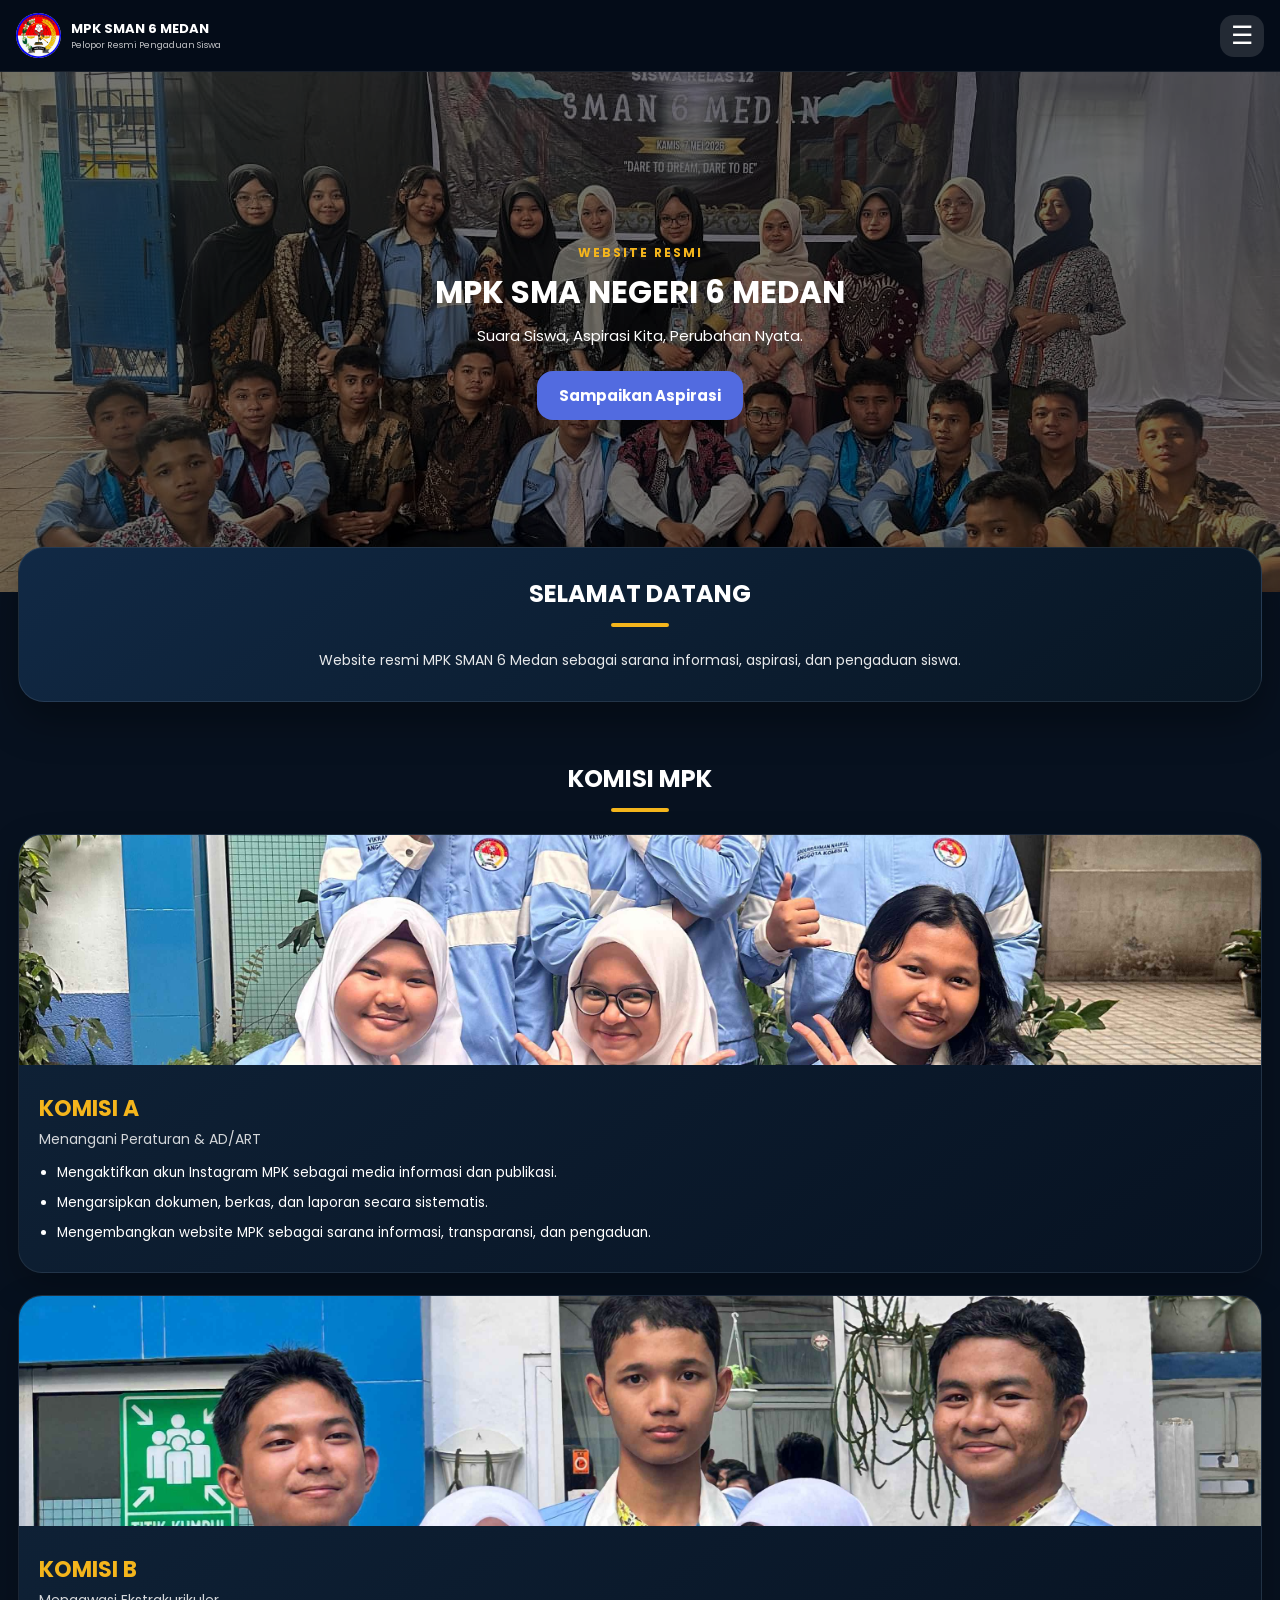
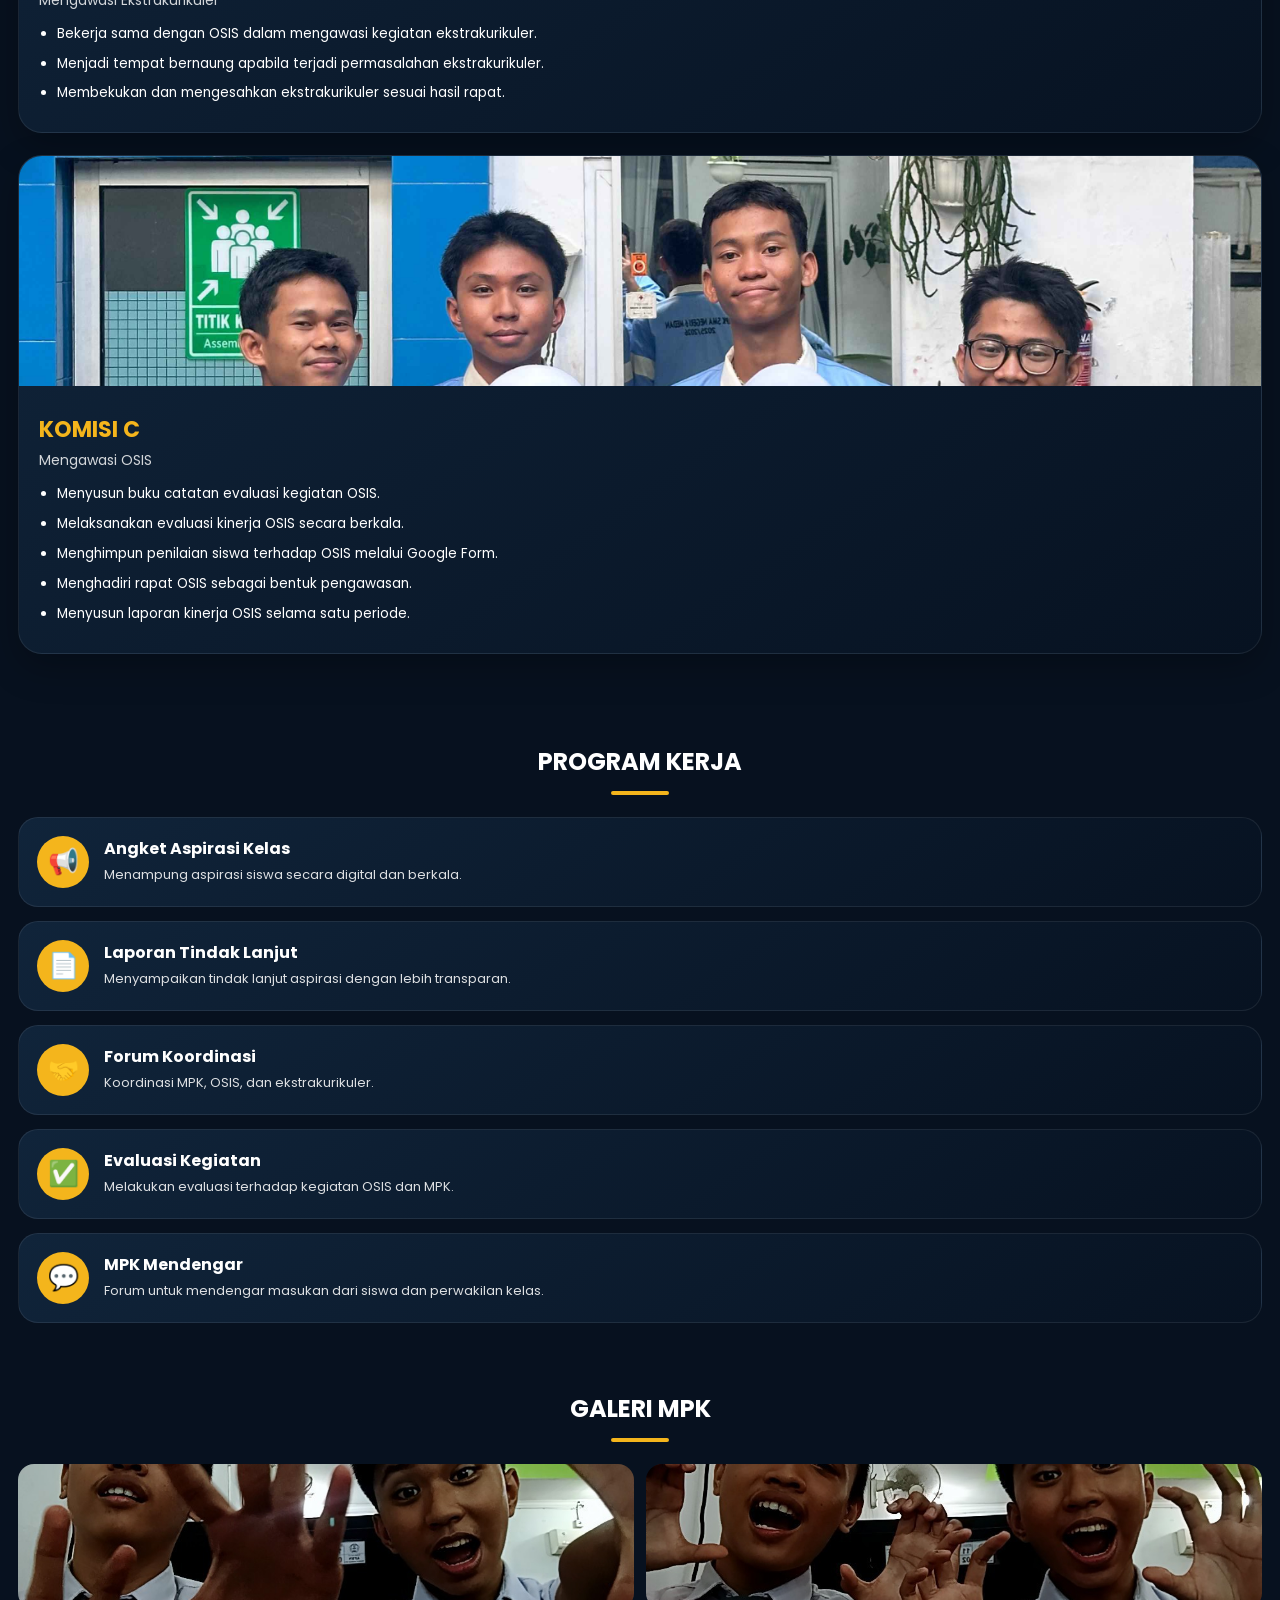
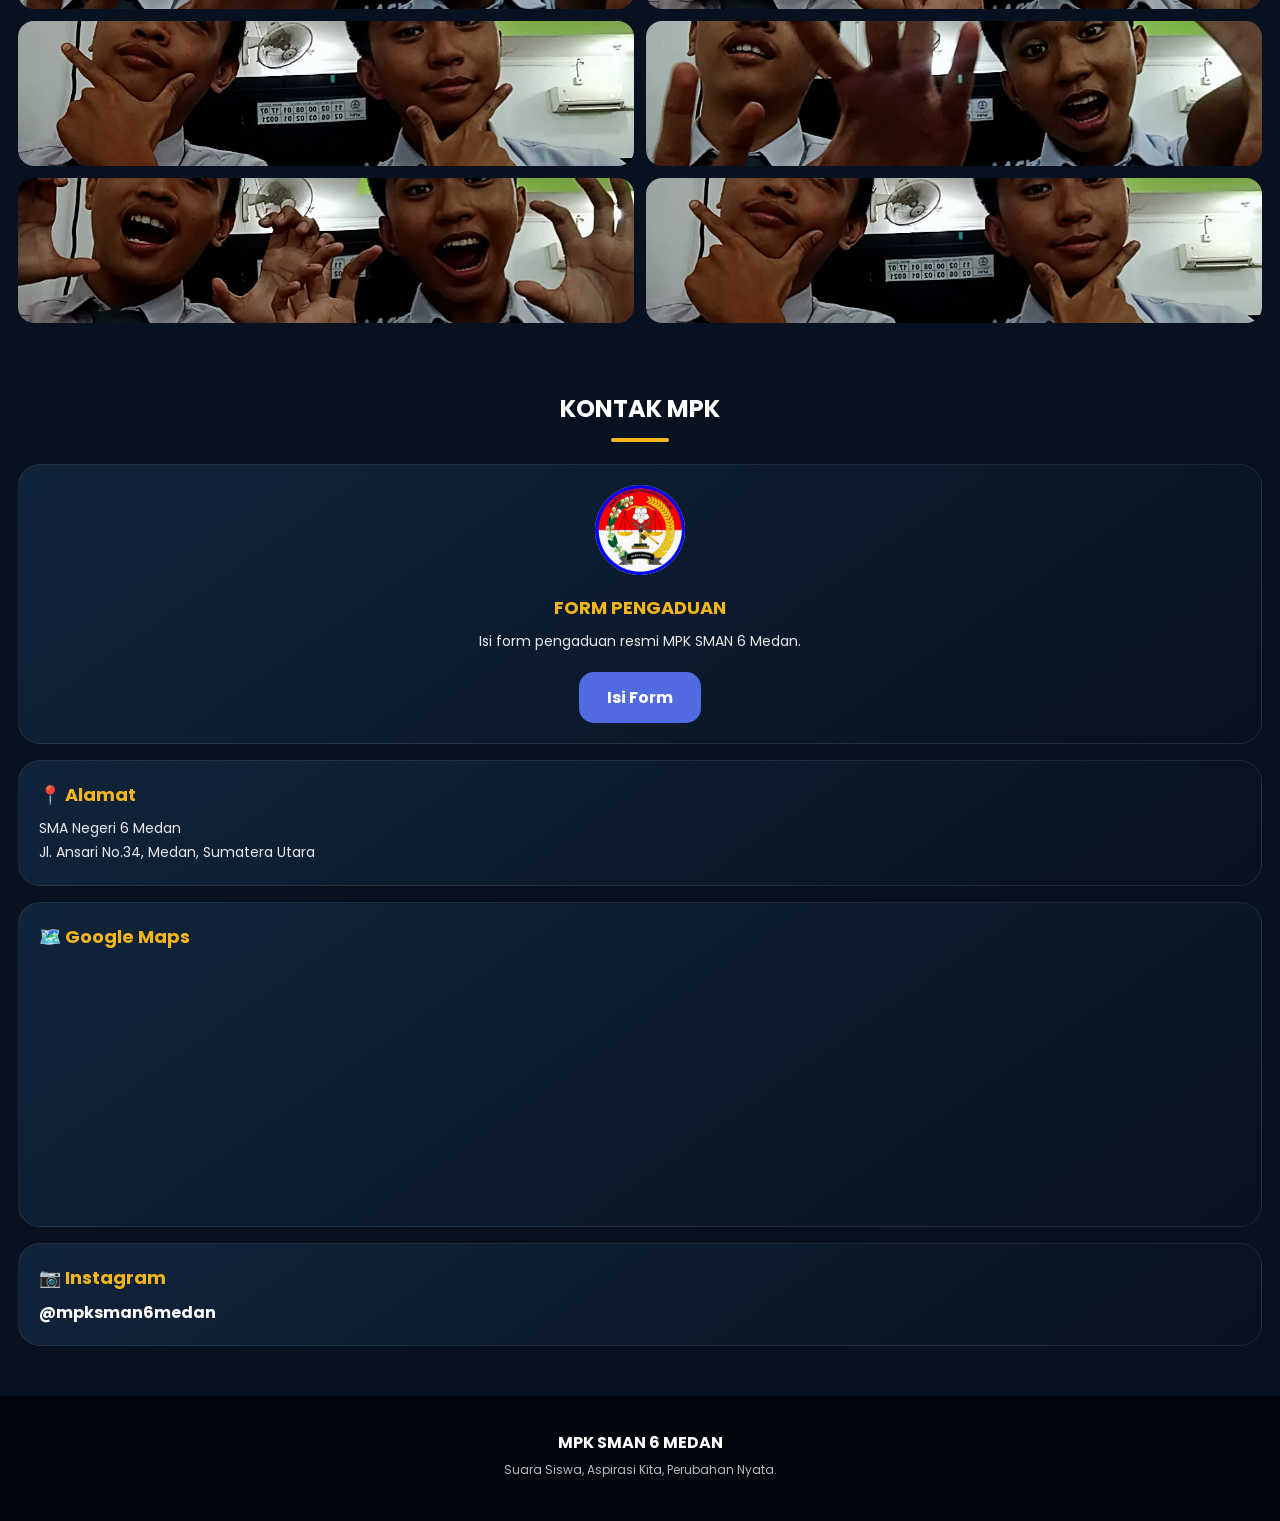
==== home-mobile.html @ 0f5578ad "Add files via upload" ====
<!DOCTYPE html>
<html lang="id">
<head>
  <meta charset="UTF-8">
  <meta name="viewport" content="width=device-width, initial-scale=1.0">
  <title>MPK SMAN 6 MEDAN - Mobile</title>
  <link rel="stylesheet" href="mobile.css">
  <link href="https://fonts.googleapis.com/css2?family=Poppins:wght@300;400;500;600;700&display=swap" rel="stylesheet">
</head>
<body>

<header class="m-navbar">
  <div class="m-brand">
    <img src="assets/logo.png" alt="Logo MPK">
    <div>
      <h1>MPK SMAN 6 MEDAN</h1>
      <p>Pelopor Resmi Pengaduan Siswa</p>
    </div>
  </div>
  <button class="m-menu-btn" onclick="openMenu()">☰</button>
</header>

<nav class="m-drawer" id="mobileMenu">
  <div class="m-drawer-top">
    <div class="m-brand">
      <img src="assets/logo.png" alt="Logo MPK">
      <div>
        <h1>MPK SMAN 6 MEDAN</h1>
        <p>Mobile Navigation</p>
      </div>
    </div>
    <button class="m-close-btn" onclick="closeMenu()">×</button>
  </div>

  <a onclick="goToSection('home')">🏠 Beranda</a>
  <a onclick="goToSection('komisi')">✦ Komisi</a>
  <a onclick="goToSection('program')">🛠️ Program Kerja</a>
  <a onclick="goToSection('galeri')">🖼️ Galeri</a>
  <a onclick="goToSection('kontak')">☎️ Kontak</a>
  <a href="home.html">🖥️ Versi Desktop</a>
</nav>

<section class="m-hero" id="home">
  <img src="assets/hero.jpg" alt="Hero MPK">
  <div class="m-hero-text">
    <span>WEBSITE RESMI</span>
    <h2>MPK SMA NEGERI 6 MEDAN</h2>
    <p>Suara Siswa, Aspirasi Kita, Perubahan Nyata.</p>
    <button onclick="goToSection('kontak')">Sampaikan Aspirasi</button>
  </div>
</section>

<section class="m-welcome">
  <h2>SELAMAT DATANG</h2>
  <p>
    Website resmi MPK SMAN 6 Medan sebagai sarana informasi, aspirasi,
    dan pengaduan siswa.
  </p>
</section>

<section class="m-section" id="komisi">
  <h2 class="m-title">KOMISI MPK</h2>

  <article class="m-card">
    <img src="assets/komisia.jpg" alt="Komisi A">
    <div class="m-card-body">
      <h3>KOMISI A</h3>
      <p class="m-sub">Menangani Peraturan & AD/ART</p>
      <ul>
        <li>Mengaktifkan akun Instagram MPK sebagai media informasi dan publikasi.</li>
        <li>Mengarsipkan dokumen, berkas, dan laporan secara sistematis.</li>
        <li>Mengembangkan website MPK sebagai sarana informasi, transparansi, dan pengaduan.</li>
      </ul>
    </div>
  </article>

  <article class="m-card">
    <img src="assets/komisib.jpg" alt="Komisi B">
    <div class="m-card-body">
      <h3>KOMISI B</h3>
      <p class="m-sub">Mengawasi Ekstrakurikuler</p>
      <ul>
        <li>Bekerja sama dengan OSIS dalam mengawasi kegiatan ekstrakurikuler.</li>
        <li>Menjadi tempat bernaung apabila terjadi permasalahan ekstrakurikuler.</li>
        <li>Membekukan dan mengesahkan ekstrakurikuler sesuai hasil rapat.</li>
      </ul>
    </div>
  </article>

  <article class="m-card">
    <img src="assets/komisic.jpg" alt="Komisi C">
    <div class="m-card-body">
      <h3>KOMISI C</h3>
      <p class="m-sub">Mengawasi OSIS</p>
      <ul>
        <li>Menyusun buku catatan evaluasi kegiatan OSIS.</li>
        <li>Melaksanakan evaluasi kinerja OSIS secara berkala.</li>
        <li>Menghimpun penilaian siswa terhadap OSIS melalui Google Form.</li>
        <li>Menghadiri rapat OSIS sebagai bentuk pengawasan.</li>
        <li>Menyusun laporan kinerja OSIS selama satu periode.</li>
      </ul>
    </div>
  </article>
</section>

<section class="m-section" id="program">
  <h2 class="m-title">PROGRAM KERJA</h2>

  <div class="m-program">
    <div class="m-program-item"><span>📢</span><div><h3>Angket Aspirasi Kelas</h3><p>Menampung aspirasi siswa secara digital dan berkala.</p></div></div>
    <div class="m-program-item"><span>📄</span><div><h3>Laporan Tindak Lanjut</h3><p>Menyampaikan tindak lanjut aspirasi dengan lebih transparan.</p></div></div>
    <div class="m-program-item"><span>🤝</span><div><h3>Forum Koordinasi</h3><p>Koordinasi MPK, OSIS, dan ekstrakurikuler.</p></div></div>
    <div class="m-program-item"><span>✅</span><div><h3>Evaluasi Kegiatan</h3><p>Melakukan evaluasi terhadap kegiatan OSIS dan MPK.</p></div></div>
    <div class="m-program-item"><span>💬</span><div><h3>MPK Mendengar</h3><p>Forum untuk mendengar masukan dari siswa dan perwakilan kelas.</p></div></div>
  </div>
</section>

<section class="m-section" id="galeri">
  <h2 class="m-title">GALERI MPK</h2>
  <div class="m-gallery">
    <img src="assets/galeri1.jpg" alt="Galeri 1">
    <img src="assets/galeri2.jpg" alt="Galeri 2">
    <img src="assets/galeri3.jpg" alt="Galeri 3">
    <img src="assets/galeri4.jpg" alt="Galeri 4">
    <img src="assets/galeri5.jpg" alt="Galeri 5">
    <img src="assets/galeri6.jpg" alt="Galeri 6">
  </div>
</section>

<section class="m-section" id="kontak">
  <h2 class="m-title">KONTAK MPK</h2>

  <div class="m-contact-main">
    <img src="assets/logo.png" alt="Logo MPK">
    <h3>FORM PENGADUAN</h3>
    <p>Isi form pengaduan resmi MPK SMAN 6 Medan.</p>
    <a href="https://forms.gle/xxxxxxxx" target="_blank">Isi Form</a>
  </div>

  <div class="m-contact-box">
    <h3>📍 Alamat</h3>
    <p>SMA Negeri 6 Medan<br>Jl. Ansari No.34, Medan, Sumatera Utara</p>
  </div>

  <div class="m-contact-box">
    <h3>🗺️ Google Maps</h3>
    <iframe src="https://www.google.com/maps?q=SMAN+6+Medan&output=embed"></iframe>
  </div>

  <div class="m-contact-box">
    <h3>📷 Instagram</h3>
    <a class="m-link" href="https://instagram.com/mpksman6medan" target="_blank">@mpksman6medan</a>
  </div>
</section>

<footer class="m-footer">
  <h3>MPK SMAN 6 MEDAN</h3>
  <p>Suara Siswa, Aspirasi Kita, Perubahan Nyata.</p>
</footer>

<script src="mobile.js"></script>
</body>
</html>
---- mobile.css ----
*{
  margin:0;
  padding:0;
  box-sizing:border-box;
  font-family:'Poppins',sans-serif;
}

html{
  scroll-behavior:smooth;
}

body{
  background:#07111f;
  color:white;
  overflow-x:hidden;
}

.m-navbar{
  position:fixed;
  top:0;
  left:0;
  width:100%;
  height:72px;
  z-index:999;
  background:rgba(5,12,24,.92);
  backdrop-filter:blur(12px);
  display:flex;
  align-items:center;
  justify-content:space-between;
  padding:10px 16px;
  border-bottom:1px solid rgba(255,255,255,.08);
}

.m-brand{
  display:flex;
  align-items:center;
  gap:10px;
}

.m-brand img{
  width:45px;
  height:45px;
  object-fit:contain;
  background:white;
  border-radius:50%;
}

.m-brand h1{
  font-size:13px;
  font-weight:700;
}

.m-brand p{
  font-size:9px;
  opacity:.75;
}

.m-menu-btn,
.m-close-btn{
  border:0;
  background:rgba(255,255,255,.12);
  color:white;
  width:44px;
  height:42px;
  border-radius:14px;
  font-size:25px;
}

.m-drawer{
  position:fixed;
  inset:0;
  background:linear-gradient(145deg,#081a31,#02060c);
  z-index:1000;
  padding:18px;
  transform:translateX(100%);
  transition:.35s ease;
}

.m-drawer.active{
  transform:translateX(0);
}

.m-drawer-top{
  display:flex;
  align-items:center;
  justify-content:space-between;
  margin-bottom:30px;
}

.m-drawer a{
  display:block;
  color:white;
  text-decoration:none;
  background:rgba(255,255,255,.08);
  padding:17px 18px;
  margin-bottom:12px;
  border-radius:18px;
  font-size:17px;
  font-weight:600;
}

.m-drawer a:first-of-type{
  background:#f4b51c;
  color:#111;
}

.m-hero{
  margin-top:72px;
  height:520px;
  position:relative;
  overflow:hidden;
}

.m-hero img{
  width:100%;
  height:100%;
  object-fit:cover;
  filter:brightness(45%);
}

.m-hero-text{
  position:absolute;
  inset:0;
  padding:25px;
  text-align:center;
  display:flex;
  flex-direction:column;
  align-items:center;
  justify-content:center;
}

.m-hero-text span{
  color:#f4b51c;
  font-size:12px;
  font-weight:700;
  letter-spacing:2px;
}

.m-hero-text h2{
  font-size:31px;
  line-height:1.22;
  margin:12px 0;
}

.m-hero-text p{
  font-size:15px;
  line-height:1.6;
  margin-bottom:23px;
}

.m-hero-text button{
  border:0;
  background:#526be0;
  color:white;
  padding:13px 22px;
  border-radius:16px;
  font-size:15px;
  font-weight:700;
}

.m-welcome{
  position:relative;
  z-index:2;
  margin:-45px 18px 25px;
  background:linear-gradient(145deg,#112945,#081522);
  border:1px solid rgba(255,255,255,.09);
  box-shadow:0 18px 40px rgba(0,0,0,.35);
  border-radius:26px;
  padding:28px 20px;
  text-align:center;
}

.m-welcome h2,
.m-title{
  font-size:24px;
  text-align:center;
  color:white;
}

.m-title:after,
.m-welcome h2:after{
  content:"";
  display:block;
  width:58px;
  height:4px;
  background:#f4b51c;
  border-radius:20px;
  margin:12px auto 22px;
}

.m-welcome p{
  font-size:14px;
  line-height:1.7;
  opacity:.9;
}

.m-section{
  padding:34px 18px;
}

.m-card{
  background:linear-gradient(145deg,#10243a,#071221);
  border:1px solid rgba(255,255,255,.08);
  border-radius:24px;
  overflow:hidden;
  margin-bottom:22px;
  box-shadow:0 14px 35px rgba(0,0,0,.25);
}

.m-card img{
  width:100%;
  height:230px;
  object-fit:cover;
}

.m-card-body{
  padding:20px;
}

.m-card h3{
  font-size:22px;
  color:#f4b51c;
  margin-bottom:4px;
}

.m-sub{
  font-size:14px;
  opacity:.82;
  margin-bottom:12px;
}

.m-card ul{
  padding-left:18px;
}

.m-card li{
  font-size:13.5px;
  line-height:1.7;
  margin-bottom:7px;
}

.m-program{
  display:flex;
  flex-direction:column;
  gap:14px;
}

.m-program-item{
  display:flex;
  gap:15px;
  background:linear-gradient(145deg,#10243a,#071221);
  border:1px solid rgba(255,255,255,.08);
  border-radius:20px;
  padding:18px;
}

.m-program-item span{
  min-width:52px;
  height:52px;
  background:#f4b51c;
  color:#111;
  border-radius:50%;
  display:flex;
  align-items:center;
  justify-content:center;
  font-size:25px;
}

.m-program-item h3{
  font-size:16px;
  margin-bottom:4px;
}

.m-program-item p{
  font-size:13px;
  line-height:1.55;
  opacity:.86;
}

.m-gallery{
  display:grid;
  grid-template-columns:1fr 1fr;
  gap:12px;
}

.m-gallery img{
  width:100%;
  height:145px;
  object-fit:cover;
  border-radius:16px;
}

.m-contact-main,
.m-contact-box{
  background:linear-gradient(145deg,#10243a,#071221);
  border:1px solid rgba(255,255,255,.08);
  border-radius:22px;
  padding:20px;
  margin-bottom:16px;
}

.m-contact-main{
  text-align:center;
}

.m-contact-main img{
  width:90px;
  height:90px;
  object-fit:contain;
  border-radius:50%;
  background:white;
  margin-bottom:12px;
}

.m-contact-main h3,
.m-contact-box h3{
  color:#f4b51c;
  font-size:18px;
  margin-bottom:9px;
}

.m-contact-main p,
.m-contact-box p{
  font-size:14px;
  line-height:1.7;
  opacity:.9;
}

.m-contact-main a{
  display:inline-block;
  margin-top:18px;
  background:#526be0;
  color:white;
  text-decoration:none;
  padding:13px 28px;
  border-radius:15px;
  font-weight:700;
}

.m-contact-box iframe{
  width:100%;
  height:230px;
  border:0;
  border-radius:15px;
  margin-top:10px;
}

.m-link{
  color:white;
  font-weight:700;
  text-decoration:none;
}

.m-footer{
  padding:34px 18px 42px;
  text-align:center;
  background:#02060c;
}

.m-footer h3{
  font-size:16px;
}

.m-footer p{
  font-size:12px;
  opacity:.72;
  margin-top:6px;
}

@media(max-width:380px){
  .m-hero-text h2{
    font-size:27px;
  }

  .m-gallery img{
    height:125px;
  }
}
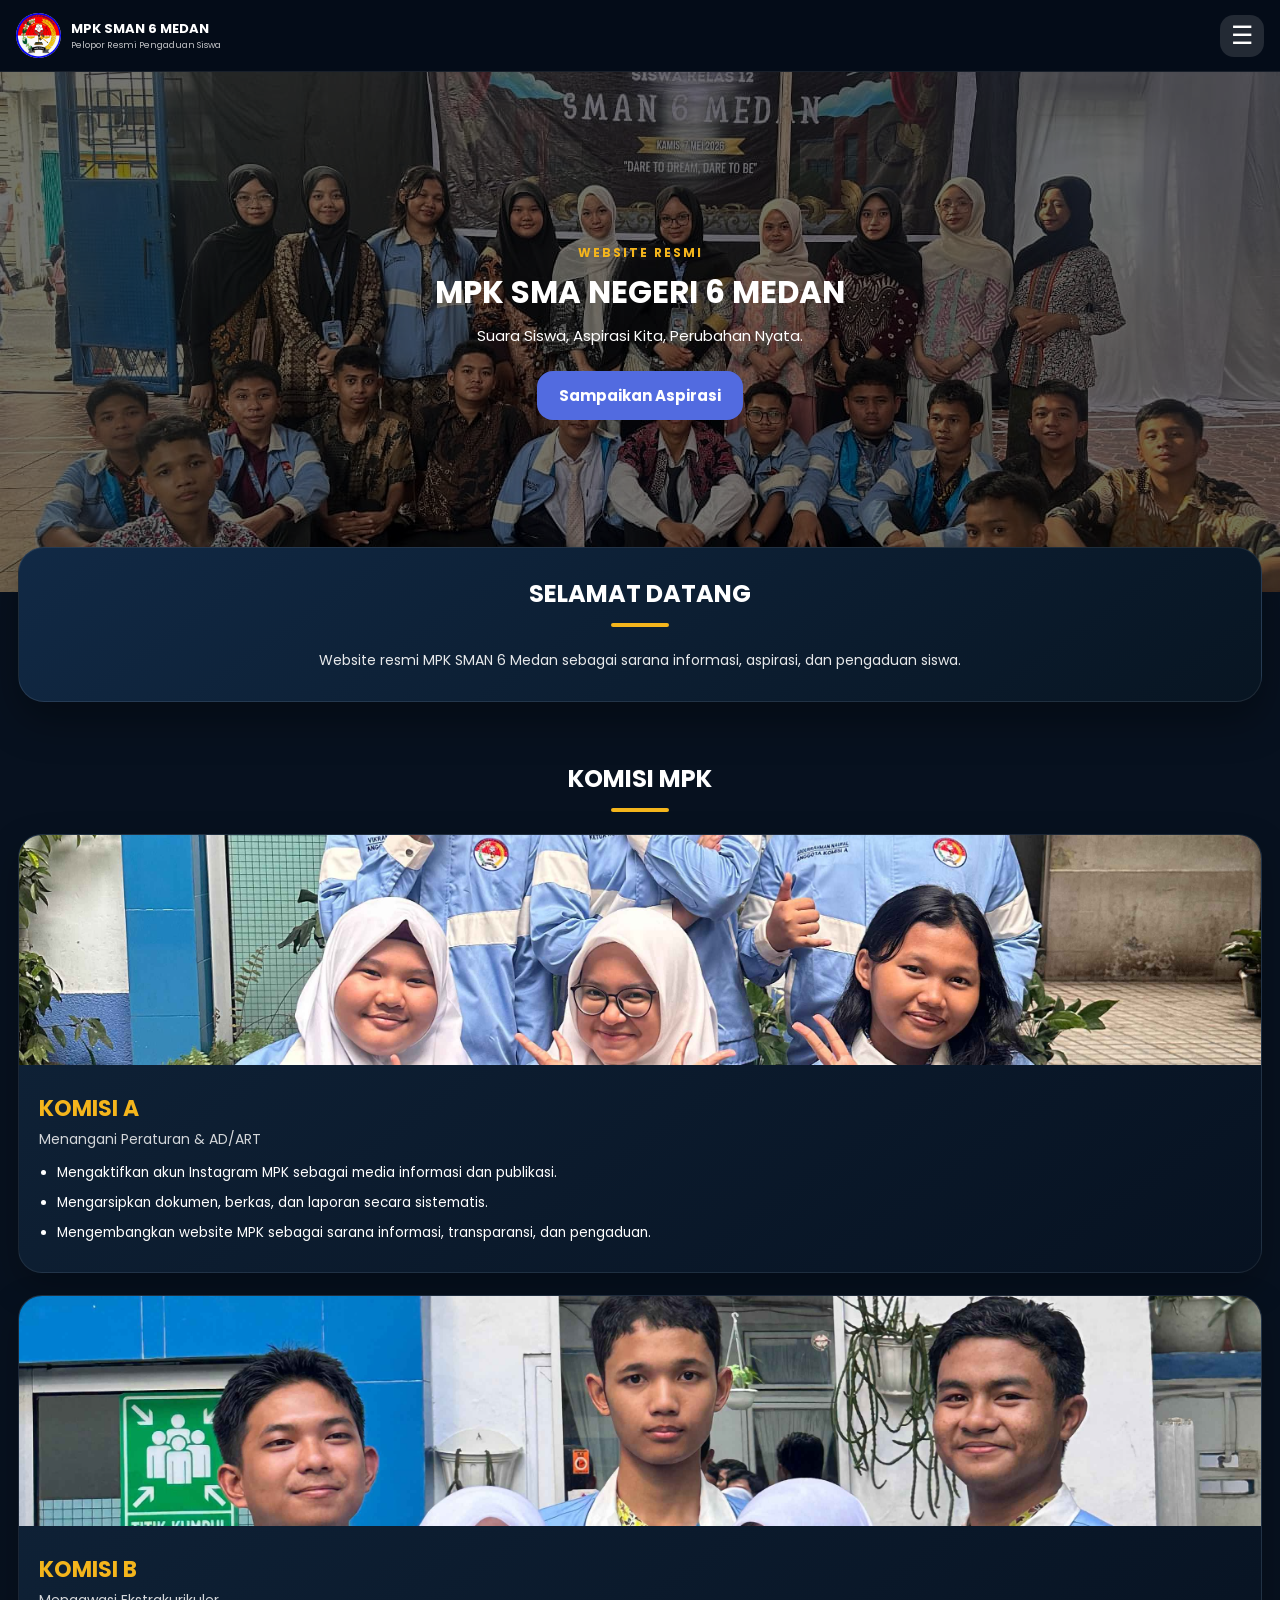
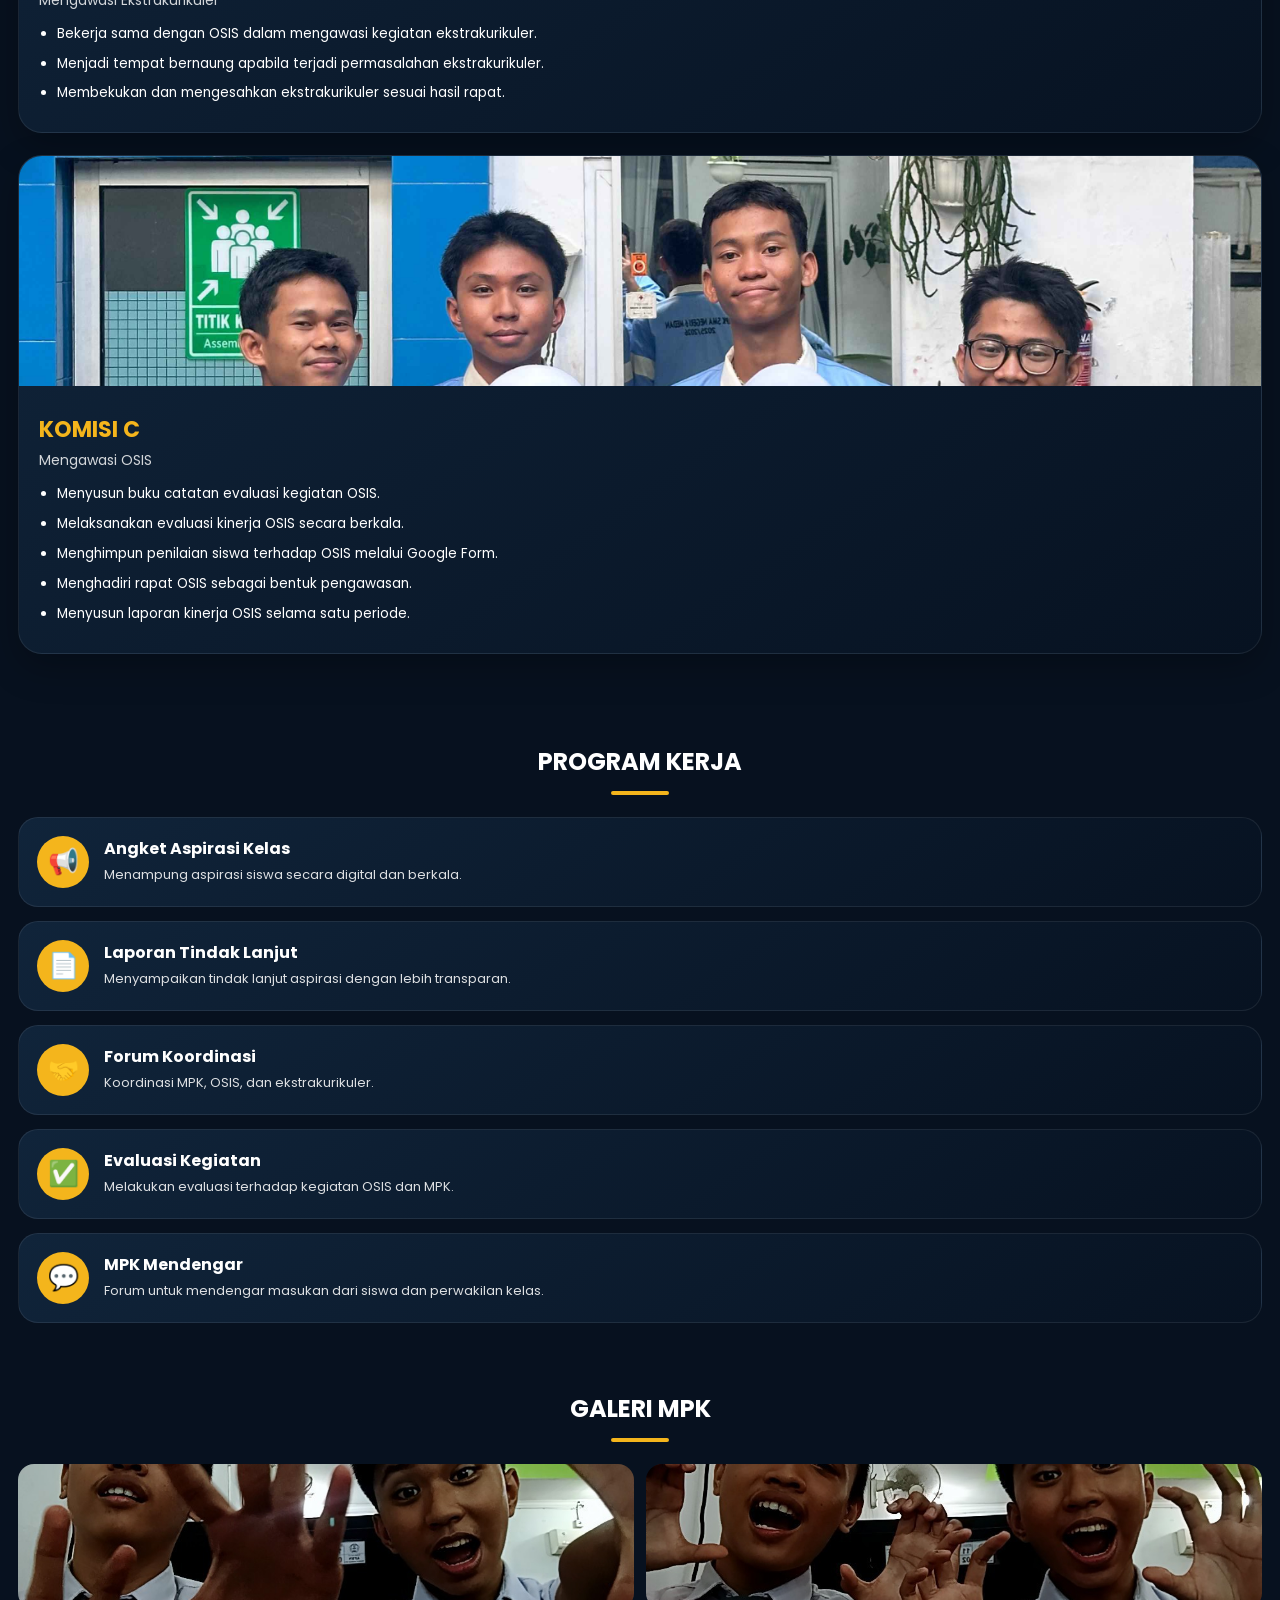
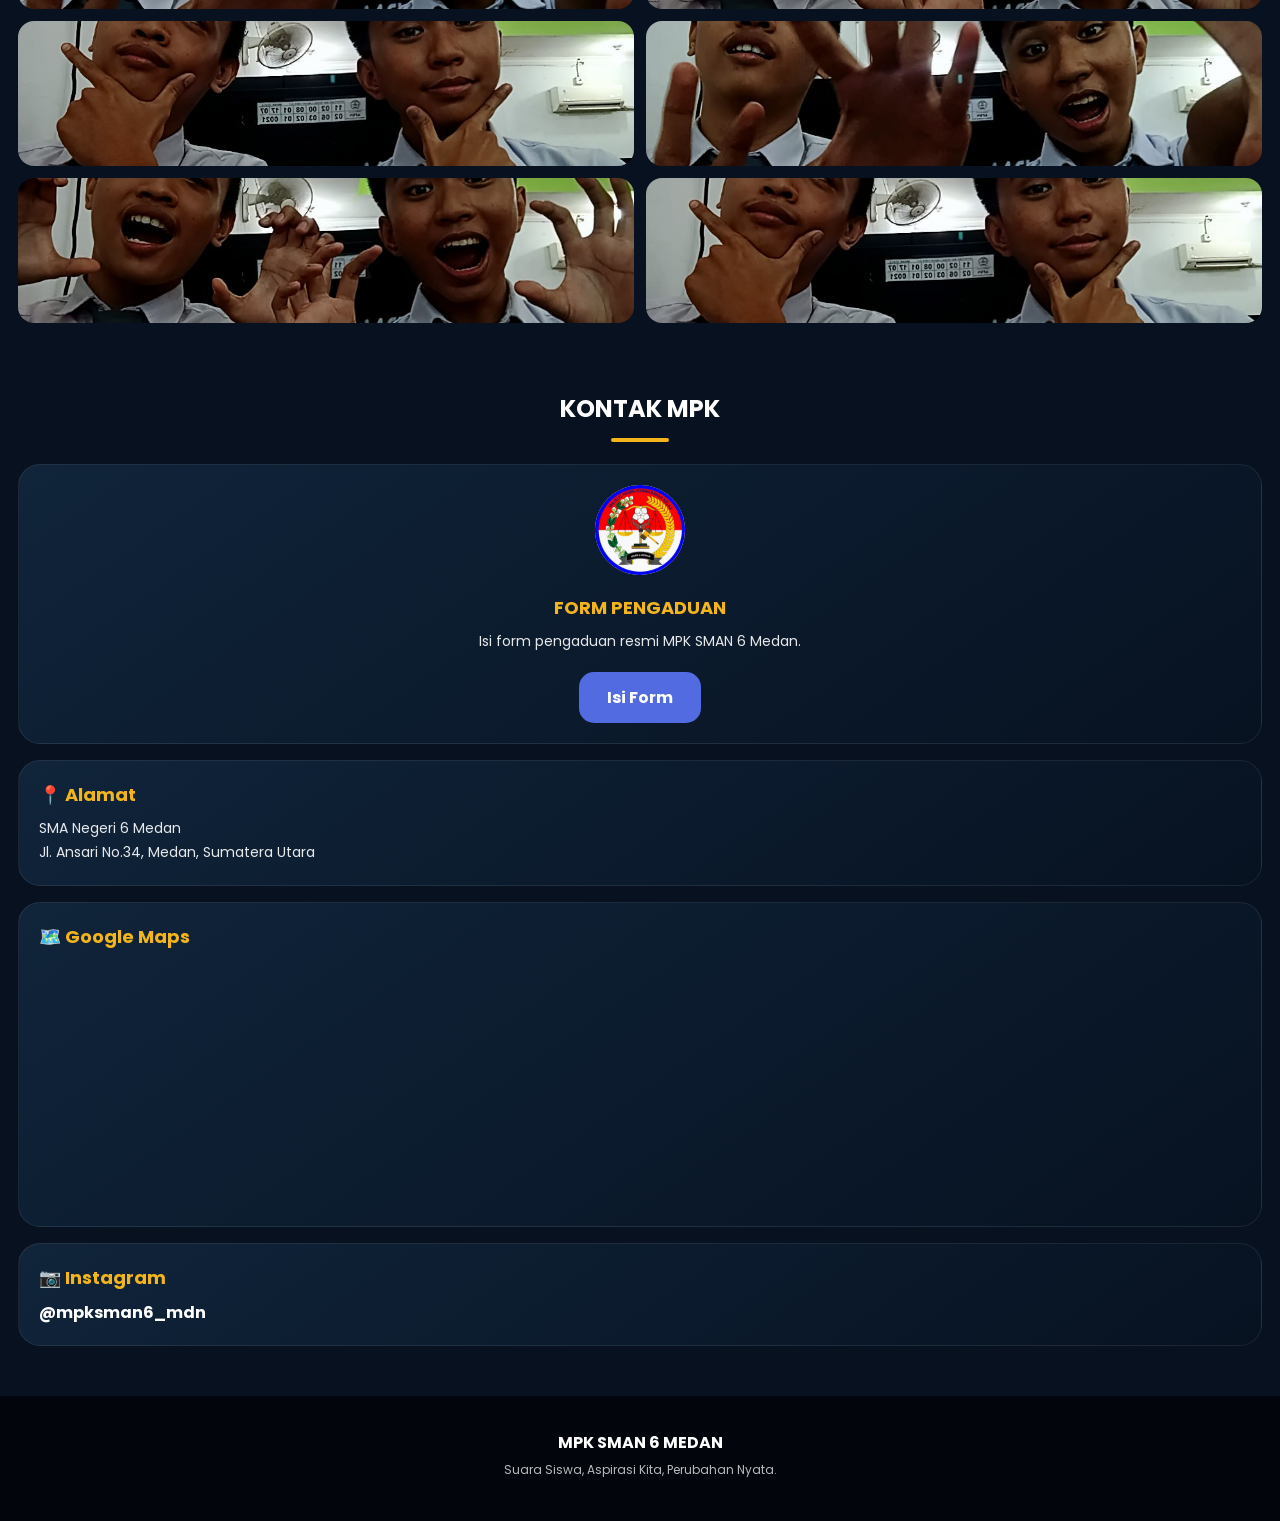
==== commit 73c9c6c3: "Update home-mobile.html" ====
--- a/home-mobile.html
+++ b/home-mobile.html
@@ -33,7 +33,9 @@
   </div>
 
   <a onclick="goToSection('home')">🏠 Beranda</a>
-  <a onclick="goToSection('komisi')">✦ Komisi</a>
+  <a onclick="goToSection('komisia')">✦ Komisi A</a>
+  <a onclick="goToSection('komisib')">✦ Komisi B</a>
+  <a onclick="goToSection('komisic')">✦ Komisi C</a>
   <a onclick="goToSection('program')">🛠️ Program Kerja</a>
   <a onclick="goToSection('galeri')">🖼️ Galeri</a>
   <a onclick="goToSection('kontak')">☎️ Kontak</a>
@@ -134,7 +136,7 @@
     <img src="assets/logo.png" alt="Logo MPK">
     <h3>FORM PENGADUAN</h3>
     <p>Isi form pengaduan resmi MPK SMAN 6 Medan.</p>
-    <a href="https://forms.gle/xxxxxxxx" target="_blank">Isi Form</a>
+    <a href="https://docs.google.com/forms/d/e/1FAIpQLSd1QgQ96IY8qCaFhSOapVazZYsEGjEbIVbFxrJdygxVC0OdXw/viewform" target="_blank">Isi Form</a>
   </div>
 
   <div class="m-contact-box">
@@ -149,7 +151,7 @@
 
   <div class="m-contact-box">
     <h3>📷 Instagram</h3>
-    <a class="m-link" href="https://instagram.com/mpksman6medan" target="_blank">@mpksman6medan</a>
+    <a class="m-link" href="https://instagram.com/mpksman6_mdn" target="_blank">@mpksman6_mdn</a>
   </div>
 </section>
 
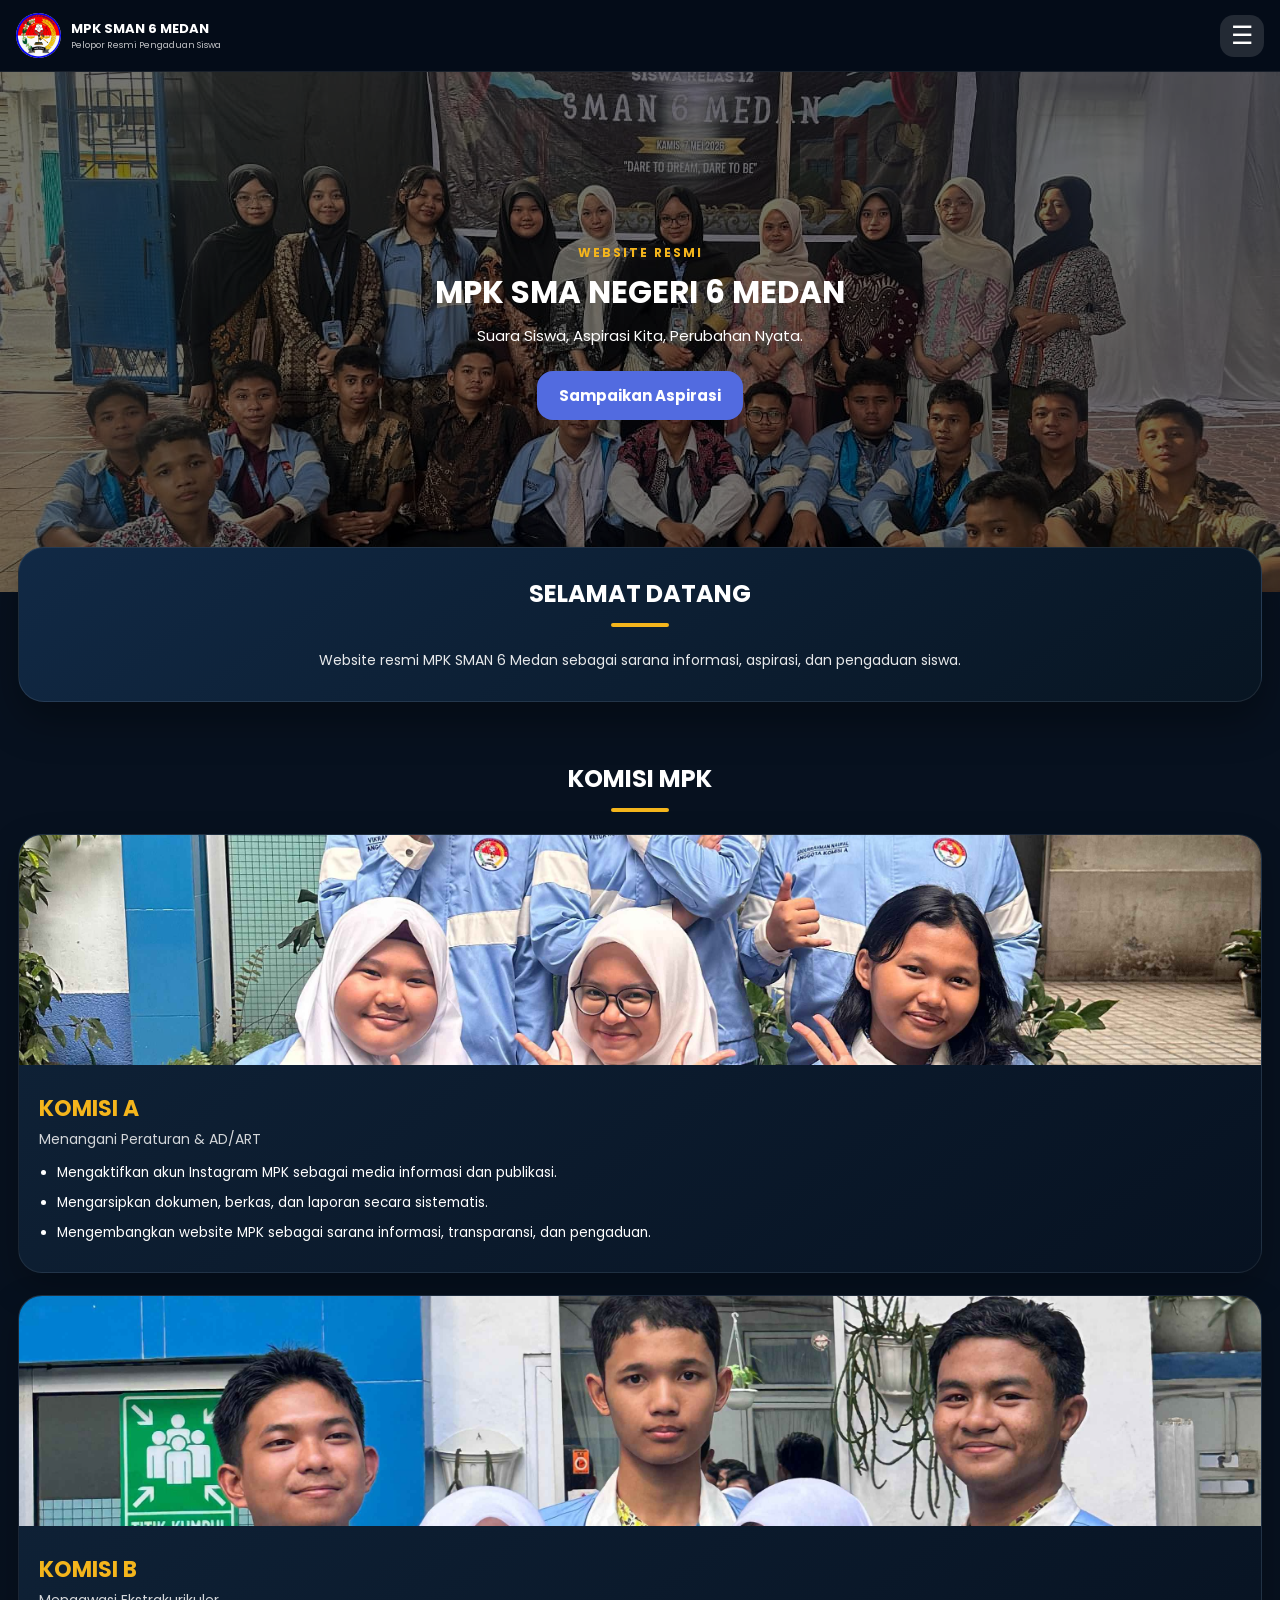
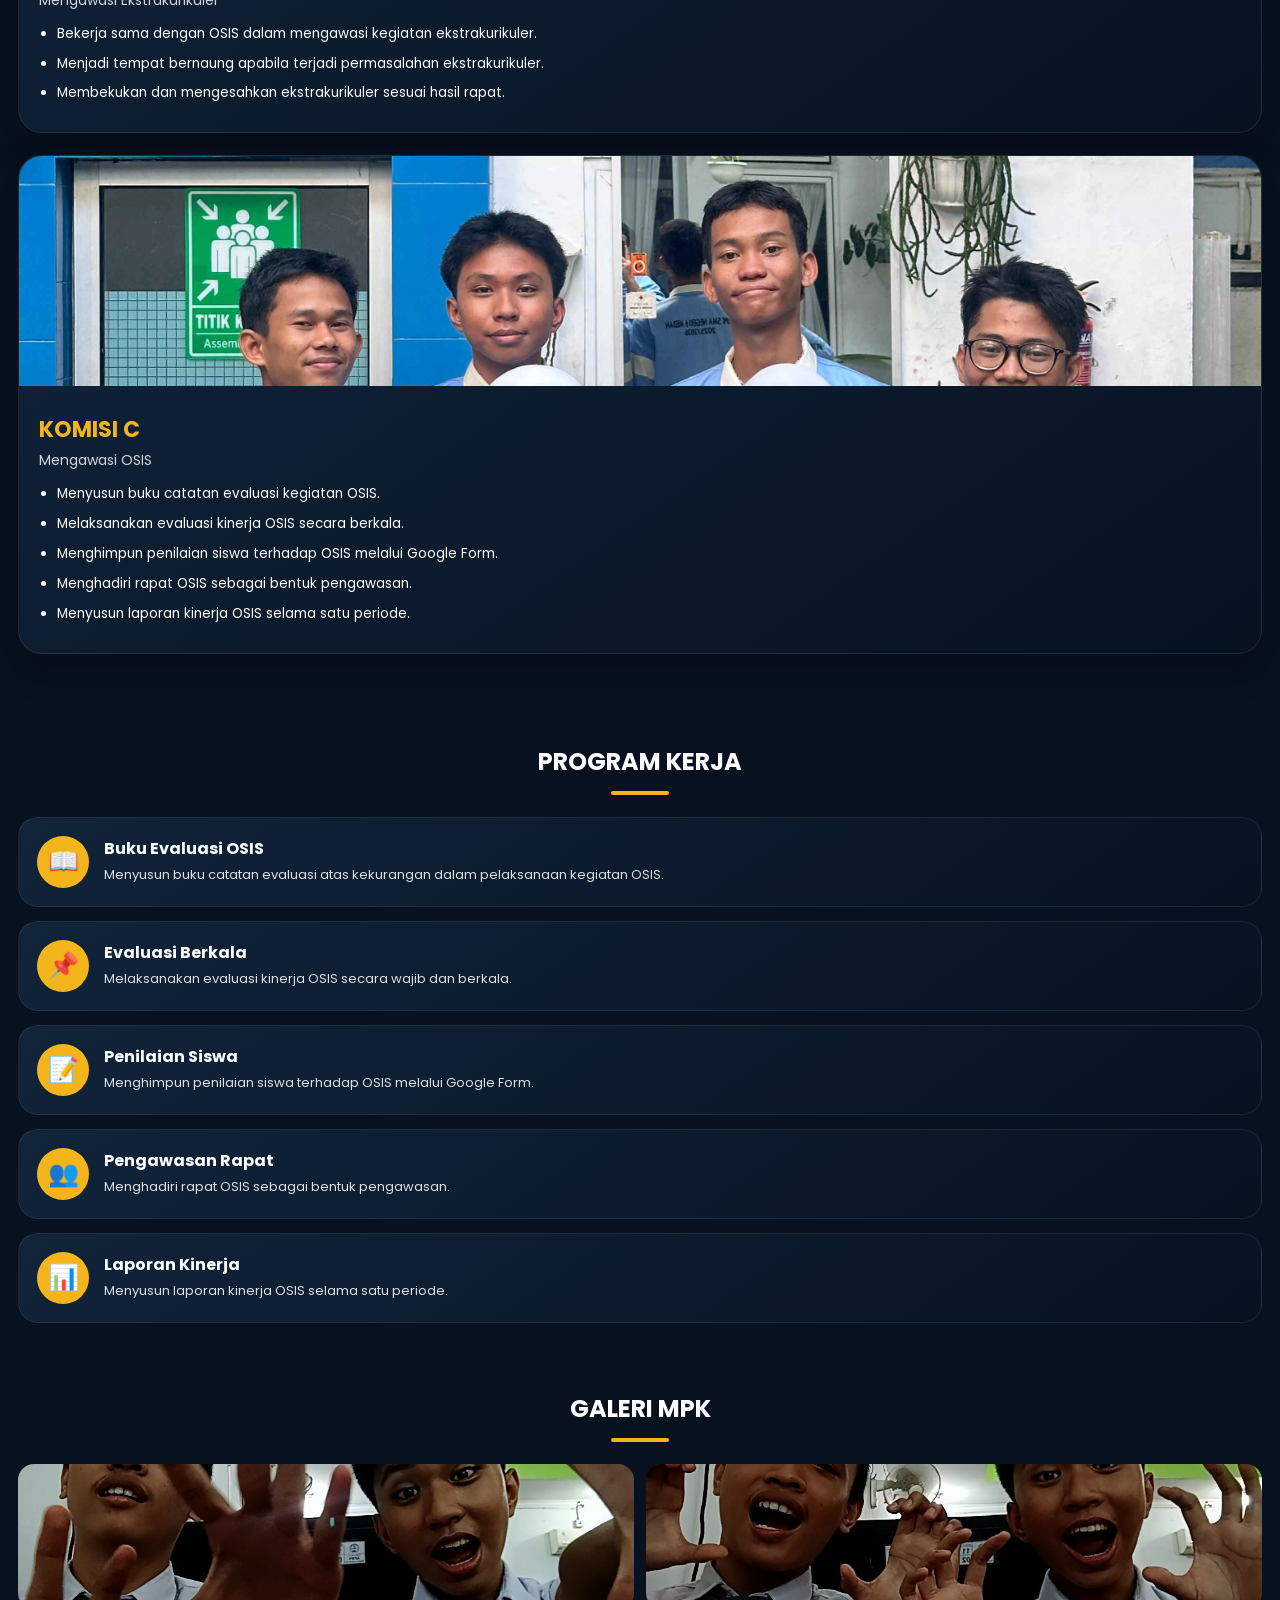
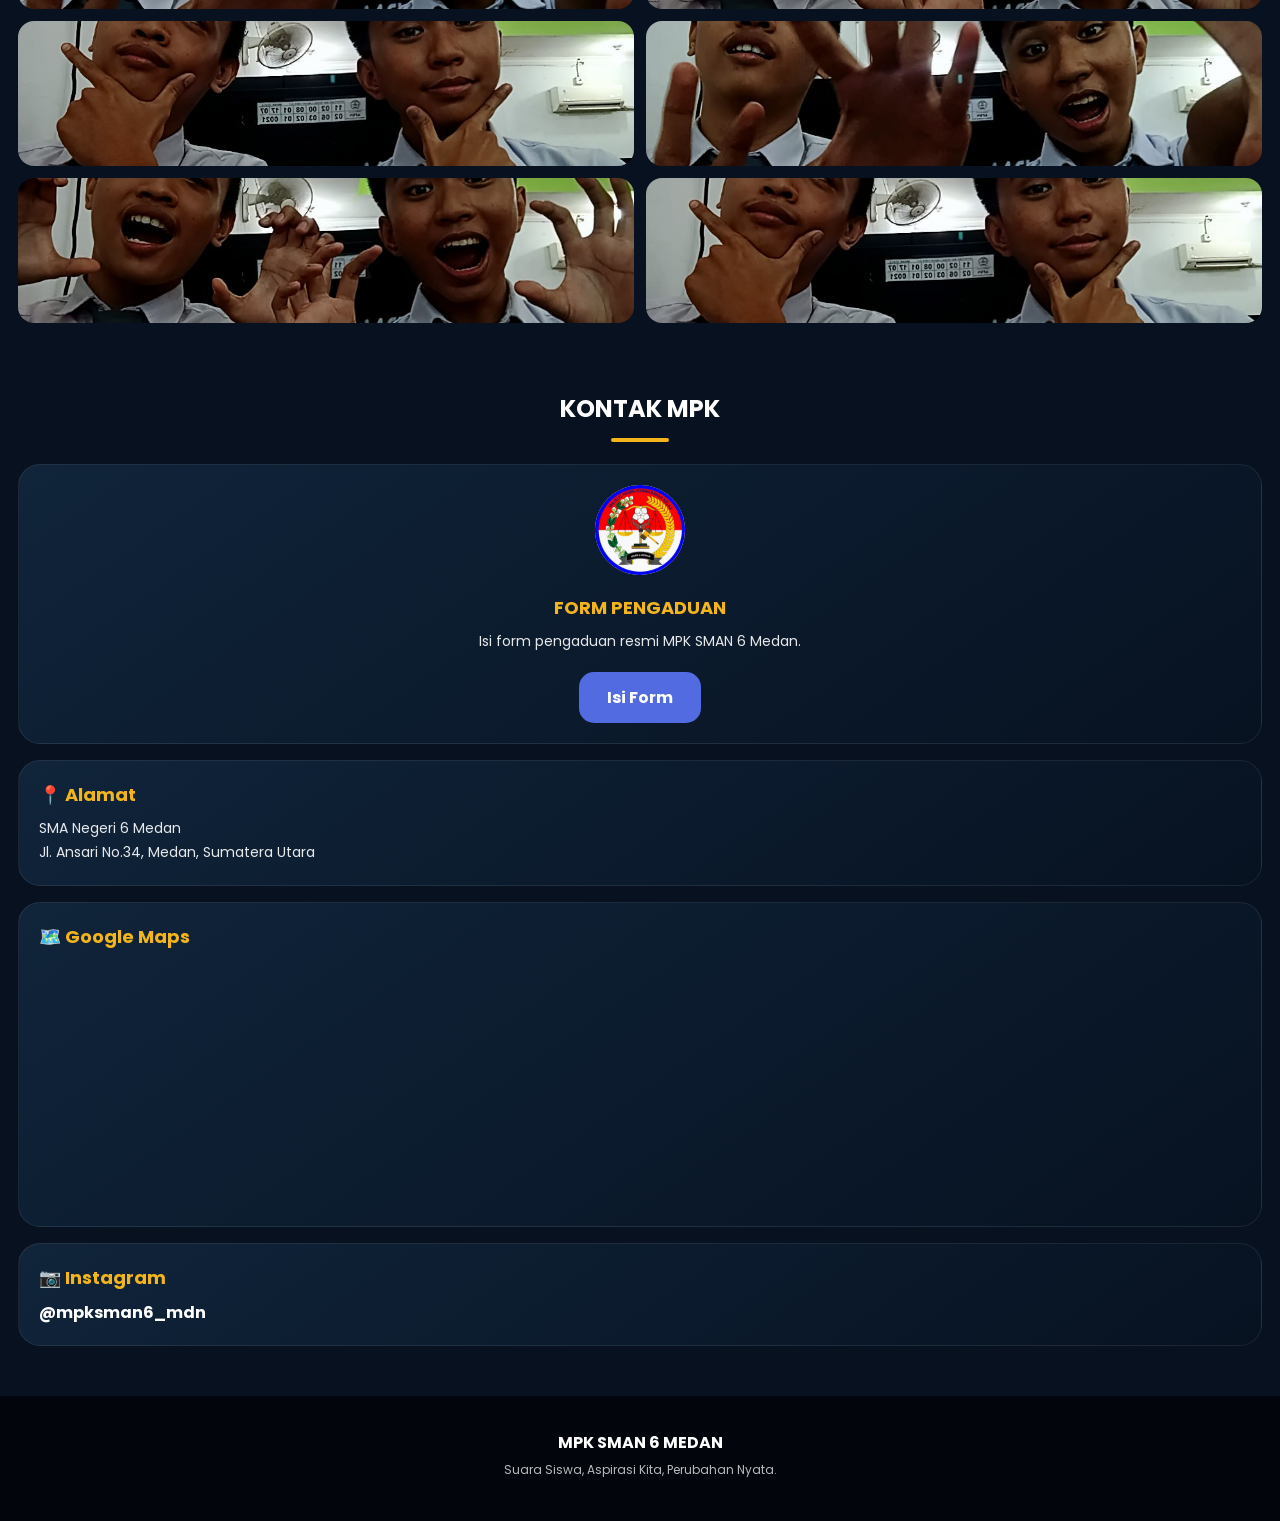
==== commit 8e253a21: "Update home-mobile.html" ====
--- a/home-mobile.html
+++ b/home-mobile.html
@@ -63,7 +63,7 @@
 <section class="m-section" id="komisi">
   <h2 class="m-title">KOMISI MPK</h2>
 
-  <article class="m-card">
+  <article class="m-card" id="komisia">
     <img src="assets/komisia.jpg" alt="Komisi A">
     <div class="m-card-body">
       <h3>KOMISI A</h3>
@@ -76,7 +76,7 @@
     </div>
   </article>
 
-  <article class="m-card">
+  <article class="m-card" id="komisib">
     <img src="assets/komisib.jpg" alt="Komisi B">
     <div class="m-card-body">
       <h3>KOMISI B</h3>
@@ -89,7 +89,7 @@
     </div>
   </article>
 
-  <article class="m-card">
+ <article class="m-card" id="komisic">
     <img src="assets/komisic.jpg" alt="Komisi C">
     <div class="m-card-body">
       <h3>KOMISI C</h3>
@@ -109,11 +109,11 @@
   <h2 class="m-title">PROGRAM KERJA</h2>
 
   <div class="m-program">
-    <div class="m-program-item"><span>📢</span><div><h3>Angket Aspirasi Kelas</h3><p>Menampung aspirasi siswa secara digital dan berkala.</p></div></div>
-    <div class="m-program-item"><span>📄</span><div><h3>Laporan Tindak Lanjut</h3><p>Menyampaikan tindak lanjut aspirasi dengan lebih transparan.</p></div></div>
-    <div class="m-program-item"><span>🤝</span><div><h3>Forum Koordinasi</h3><p>Koordinasi MPK, OSIS, dan ekstrakurikuler.</p></div></div>
-    <div class="m-program-item"><span>✅</span><div><h3>Evaluasi Kegiatan</h3><p>Melakukan evaluasi terhadap kegiatan OSIS dan MPK.</p></div></div>
-    <div class="m-program-item"><span>💬</span><div><h3>MPK Mendengar</h3><p>Forum untuk mendengar masukan dari siswa dan perwakilan kelas.</p></div></div>
+    <div class="m-program-item"><span>📖</span><div><h3>Buku Evaluasi OSIS</h3><p>Menyusun buku catatan evaluasi atas kekurangan dalam pelaksanaan kegiatan OSIS.</p></div></div>
+    <div class="m-program-item"><span>📌</span><div><h3>Evaluasi Berkala</h3><p>Melaksanakan evaluasi kinerja OSIS secara wajib dan berkala.</p></div></div>
+    <div class="m-program-item"><span>📝</span><div><h3>Penilaian Siswa</h3><p>Menghimpun penilaian siswa terhadap OSIS melalui Google Form.</p></div></div>
+    <div class="m-program-item"><span>👥</span><div><h3>Pengawasan Rapat</h3><p>Menghadiri rapat OSIS sebagai bentuk pengawasan.</p></div></div>
+    <div class="m-program-item"><span>📊</span><div><h3>Laporan Kinerja</h3><p>Menyusun laporan kinerja OSIS selama satu periode.</p></div></div>
   </div>
 </section>
 
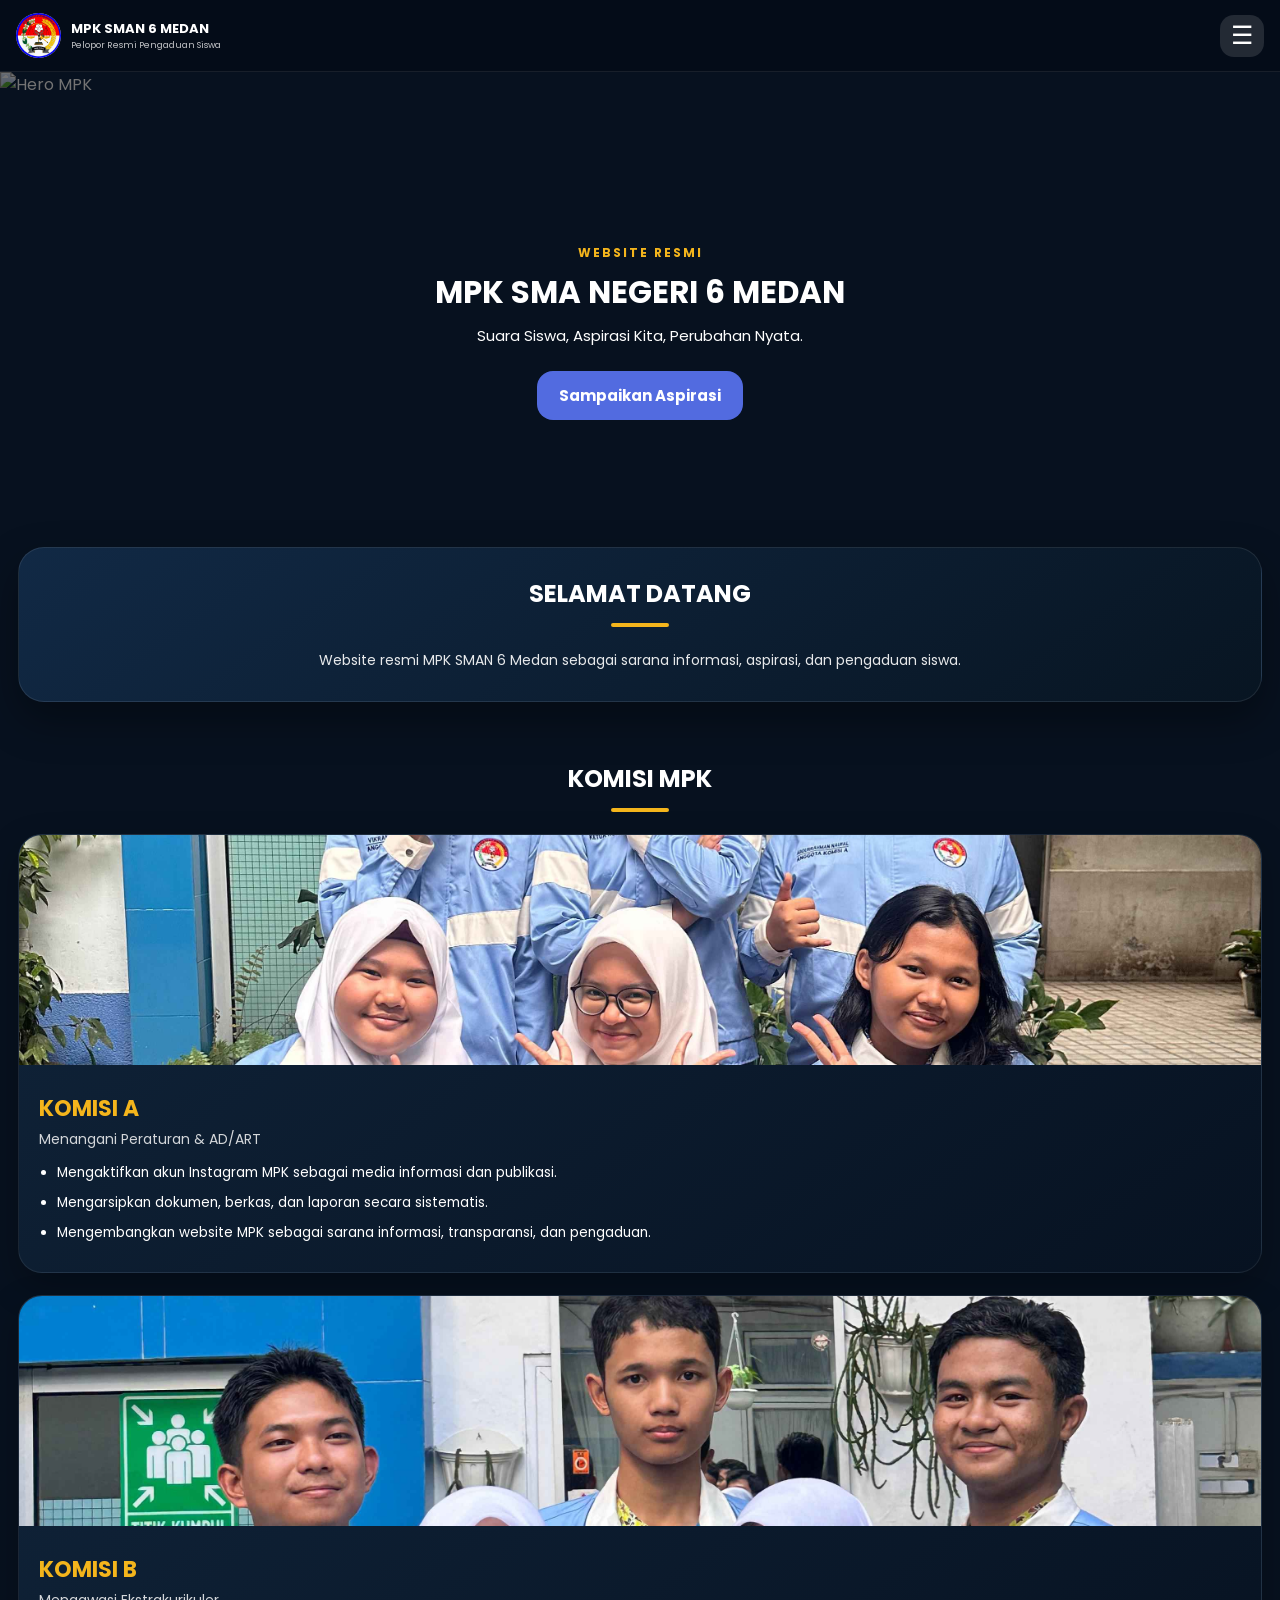
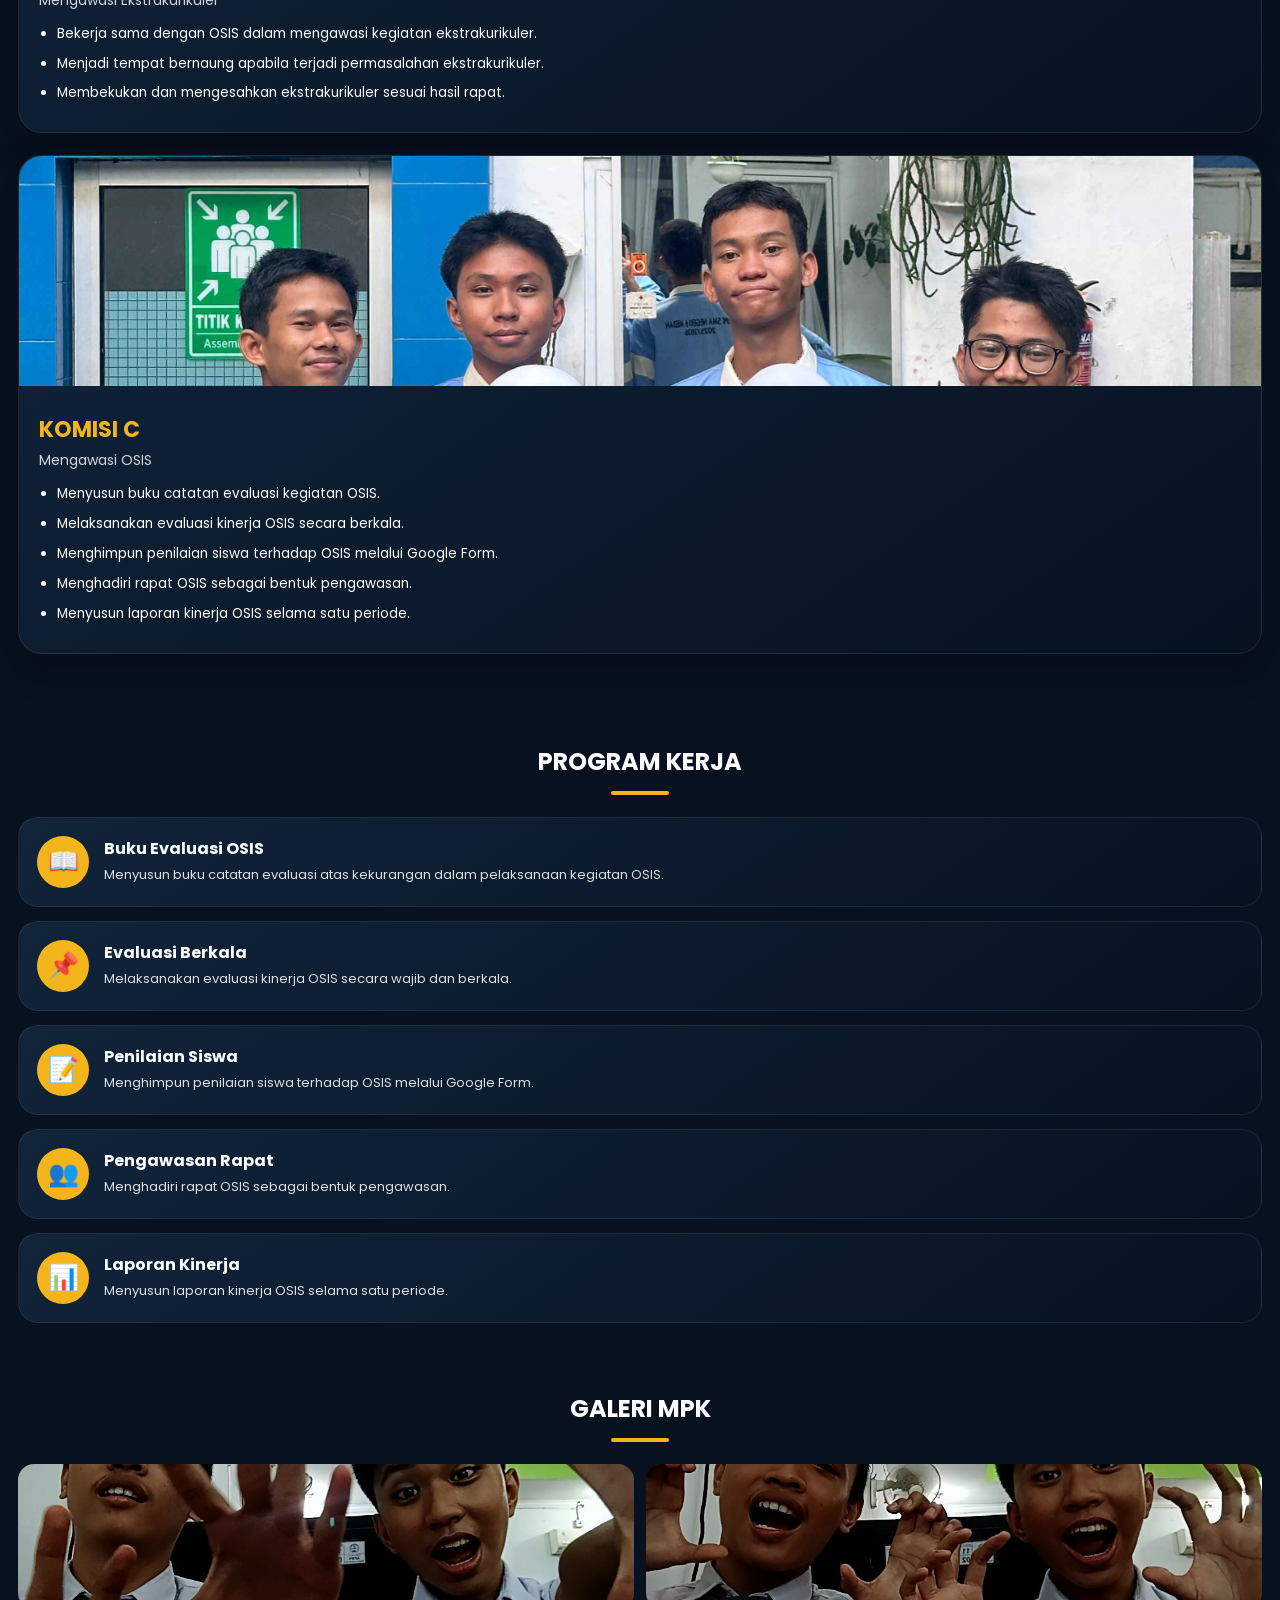
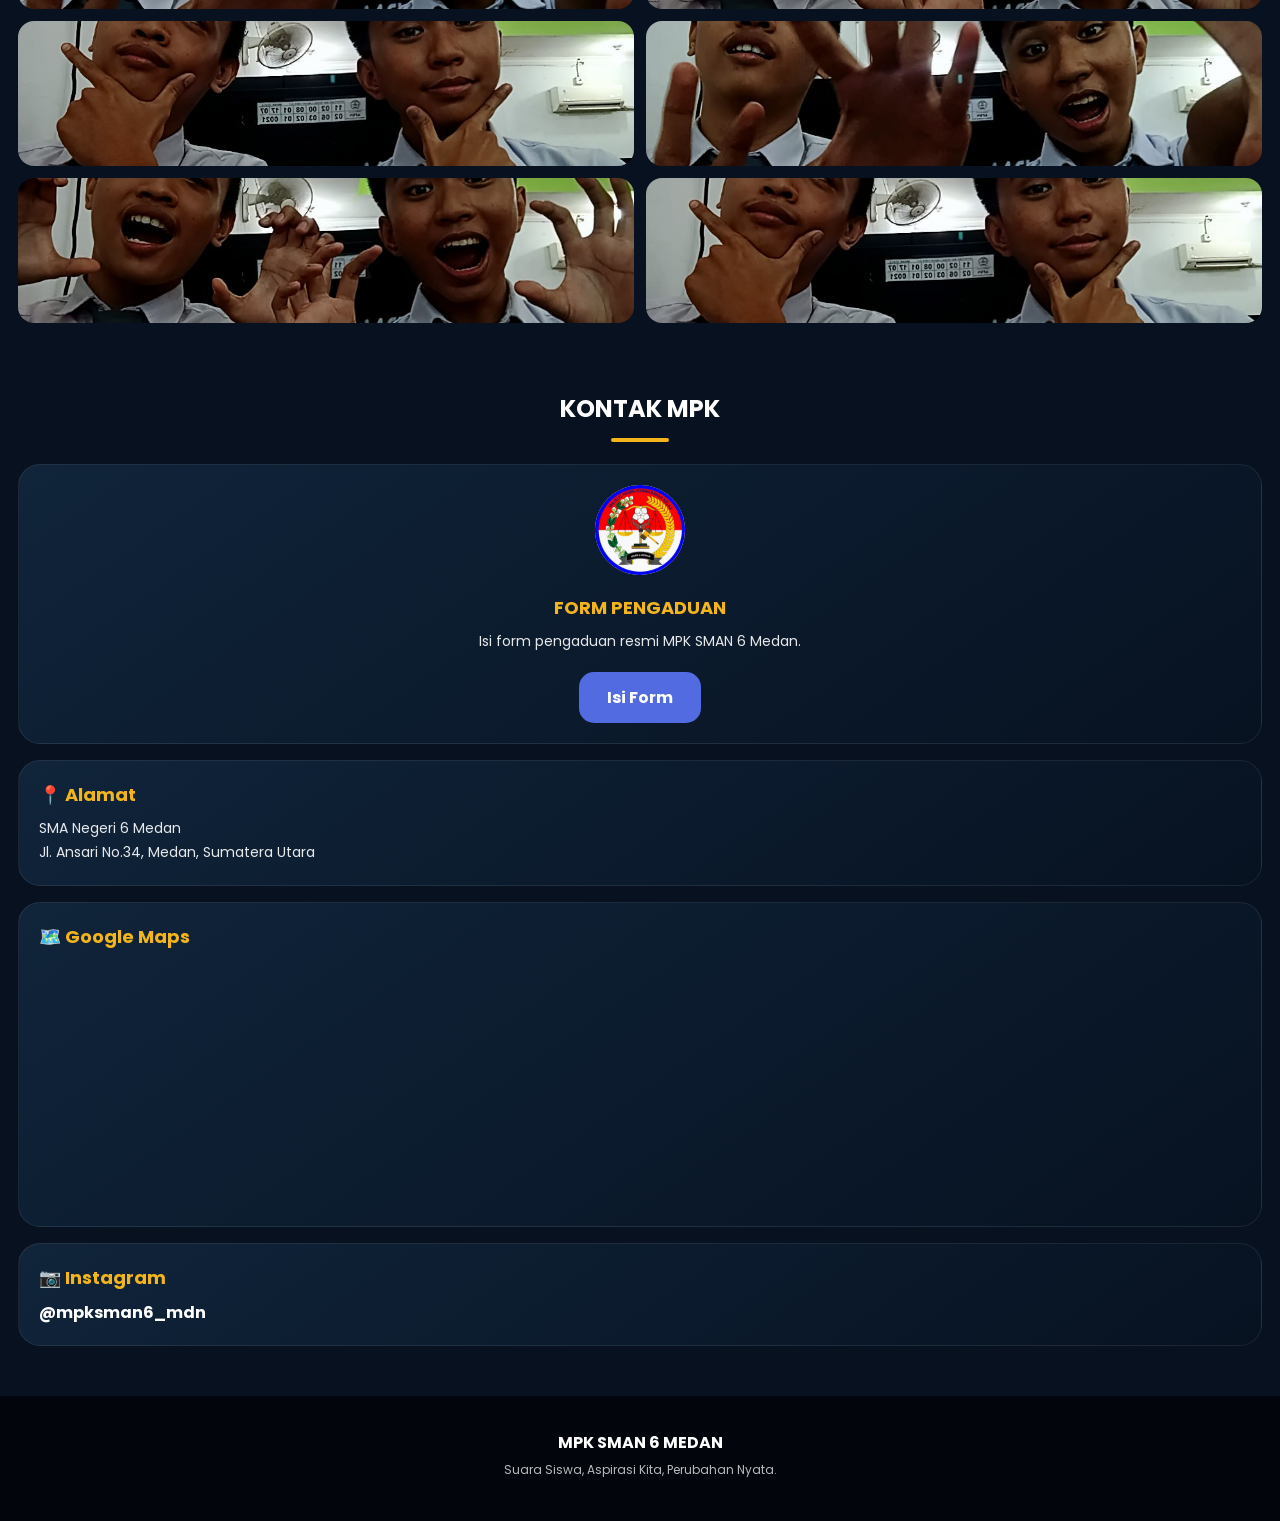
==== commit 3c6e7591: "Update home-mobile.html" ====
--- a/home-mobile.html
+++ b/home-mobile.html
@@ -43,7 +43,7 @@
 </nav>
 
 <section class="m-hero" id="home">
-  <img src="assets/hero.jpg" alt="Hero MPK">
+  <img src="assets/hero-mobile.jpg" alt="Hero MPK">
   <div class="m-hero-text">
     <span>WEBSITE RESMI</span>
     <h2>MPK SMA NEGERI 6 MEDAN</h2>
